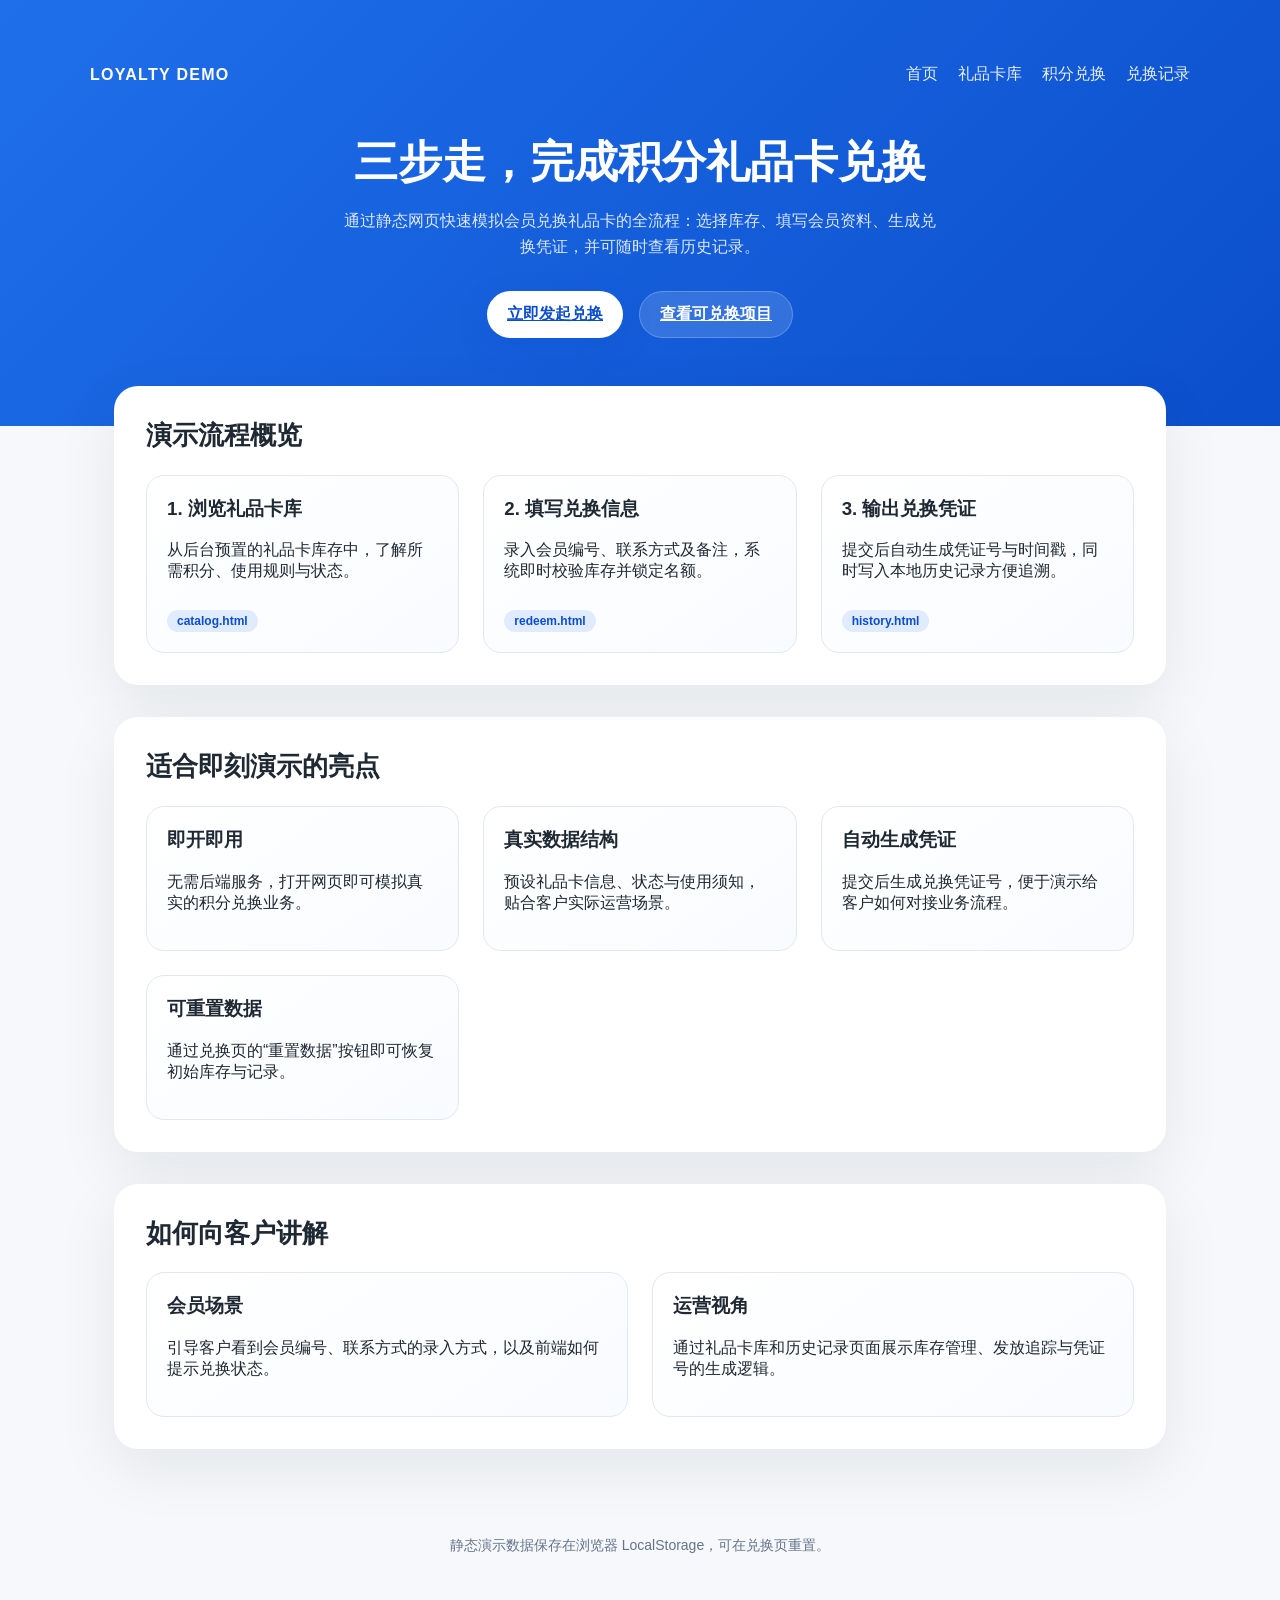
==== index.html @ a34ef39c "Build multi-page gift card redemption demo" ====
<!DOCTYPE html>
<html lang="zh-CN">
  <head>
    <meta charset="UTF-8" />
    <meta name="viewport" content="width=device-width, initial-scale=1.0" />
    <title>积分商城礼品卡兑换演示</title>
    <link rel="stylesheet" href="assets/css/styles.css" />
  </head>
  <body>
    <header>
      <nav>
        <div class="brand">LOYALTY DEMO</div>
        <ul>
          <li><a href="index.html">首页</a></li>
          <li><a href="catalog.html">礼品卡库</a></li>
          <li><a href="redeem.html">积分兑换</a></li>
          <li><a href="history.html">兑换记录</a></li>
        </ul>
      </nav>
      <div class="hero">
        <h1>三步走，完成积分礼品卡兑换</h1>
        <p>
          通过静态网页快速模拟会员兑换礼品卡的全流程：选择库存、填写会员资料、生成兑换凭证，并可随时查看历史记录。
        </p>
        <div class="cta">
          <a class="btn btn-primary" href="redeem.html">立即发起兑换</a>
          <a class="btn btn-secondary" href="catalog.html">查看可兑换项目</a>
        </div>
      </div>
    </header>
    <main>
      <section class="section">
        <h2>演示流程概览</h2>
        <div class="grid three">
          <div class="card">
            <h3>1. 浏览礼品卡库</h3>
            <p>从后台预置的礼品卡库存中，了解所需积分、使用规则与状态。</p>
            <span class="badge">catalog.html</span>
          </div>
          <div class="card">
            <h3>2. 填写兑换信息</h3>
            <p>录入会员编号、联系方式及备注，系统即时校验库存并锁定名额。</p>
            <span class="badge">redeem.html</span>
          </div>
          <div class="card">
            <h3>3. 输出兑换凭证</h3>
            <p>提交后自动生成凭证号与时间戳，同时写入本地历史记录方便追溯。</p>
            <span class="badge">history.html</span>
          </div>
        </div>
      </section>
      <section class="section">
        <h2>适合即刻演示的亮点</h2>
        <div class="grid two">
          <div class="card">
            <h3>即开即用</h3>
            <p>无需后端服务，打开网页即可模拟真实的积分兑换业务。</p>
          </div>
          <div class="card">
            <h3>真实数据结构</h3>
            <p>预设礼品卡信息、状态与使用须知，贴合客户实际运营场景。</p>
          </div>
          <div class="card">
            <h3>自动生成凭证</h3>
            <p>提交后生成兑换凭证号，便于演示给客户如何对接业务流程。</p>
          </div>
          <div class="card">
            <h3>可重置数据</h3>
            <p>通过兑换页的“重置数据”按钮即可恢复初始库存与记录。</p>
          </div>
        </div>
      </section>
      <section class="section">
        <h2>如何向客户讲解</h2>
        <div class="grid two">
          <div class="card">
            <h3>会员场景</h3>
            <p>
              引导客户看到会员编号、联系方式的录入方式，以及前端如何提示兑换状态。
            </p>
          </div>
          <div class="card">
            <h3>运营视角</h3>
            <p>
              通过礼品卡库和历史记录页面展示库存管理、发放追踪与凭证号的生成逻辑。
            </p>
          </div>
        </div>
      </section>
      <div class="footer">静态演示数据保存在浏览器 LocalStorage，可在兑换页重置。</div>
    </main>
  </body>
</html>
---- assets/css/styles.css ----
:root {
  color-scheme: light;
  --bg: #f6f8fb;
  --surface: #ffffff;
  --primary: #1f6feb;
  --primary-dark: #0b4ecb;
  --accent: #ffc107;
  --text: #1f2933;
  --muted: #64748b;
  --border: #e2e8f0;
  --success: #22c55e;
  --danger: #ef4444;
}

* {
  box-sizing: border-box;
}

body {
  margin: 0;
  font-family: "Segoe UI", "PingFang SC", "Microsoft YaHei", sans-serif;
  background: var(--bg);
  color: var(--text);
}

a {
  color: inherit;
}

header {
  background: linear-gradient(135deg, var(--primary), var(--primary-dark));
  color: #fff;
  padding: 64px 24px;
}

nav {
  display: flex;
  justify-content: space-between;
  align-items: center;
  max-width: 1100px;
  margin: 0 auto 32px;
}

nav .brand {
  font-weight: 700;
  letter-spacing: 0.08em;
}

nav ul {
  list-style: none;
  display: flex;
  gap: 20px;
  padding: 0;
  margin: 0;
}

nav a {
  text-decoration: none;
  font-weight: 500;
  opacity: 0.9;
}

nav a:hover,
nav a:focus {
  opacity: 1;
}

.hero {
  max-width: 960px;
  margin: 0 auto;
  text-align: center;
  padding: 16px 0 24px;
}

.hero h1 {
  margin: 0;
  font-size: clamp(28px, 5vw, 44px);
}

.hero p {
  margin: 16px auto 0;
  max-width: 600px;
  line-height: 1.6;
  color: rgba(255, 255, 255, 0.85);
}

.hero .cta {
  margin-top: 32px;
  display: flex;
  justify-content: center;
  gap: 16px;
  flex-wrap: wrap;
}

.btn {
  display: inline-flex;
  align-items: center;
  justify-content: center;
  padding: 12px 20px;
  border-radius: 999px;
  font-weight: 600;
  border: none;
  cursor: pointer;
  transition: transform 0.2s ease, box-shadow 0.2s ease;
}

.btn-primary {
  background: #fff;
  color: var(--primary-dark);
  box-shadow: 0 10px 30px rgba(15, 76, 203, 0.22);
}

.btn-primary:hover {
  transform: translateY(-2px);
  box-shadow: 0 12px 36px rgba(15, 76, 203, 0.28);
}

.btn-secondary {
  background: rgba(255, 255, 255, 0.14);
  border: 1px solid rgba(255, 255, 255, 0.22);
  color: #fff;
}

main {
  max-width: 1100px;
  margin: -40px auto 80px;
  padding: 0 24px;
}

.section {
  background: var(--surface);
  border-radius: 24px;
  padding: 32px;
  margin-bottom: 32px;
  box-shadow: 0 20px 60px rgba(15, 23, 42, 0.08);
}

.section h2 {
  margin-top: 0;
  font-size: 26px;
}

.grid {
  display: grid;
  gap: 24px;
}

.grid.two {
  grid-template-columns: repeat(auto-fit, minmax(240px, 1fr));
}

.grid.three {
  grid-template-columns: repeat(auto-fit, minmax(220px, 1fr));
}

.card {
  padding: 20px;
  border: 1px solid var(--border);
  border-radius: 18px;
  background: linear-gradient(145deg, #fff, #f8fbff);
}

.card h3 {
  margin-top: 0;
}

.badge {
  display: inline-flex;
  align-items: center;
  padding: 4px 10px;
  border-radius: 999px;
  font-size: 12px;
  font-weight: 600;
  background: rgba(31, 111, 235, 0.12);
  color: var(--primary-dark);
  margin-top: 12px;
}

form {
  display: grid;
  gap: 20px;
}

label {
  font-weight: 600;
  display: block;
  margin-bottom: 8px;
}

input,
select,
textarea {
  width: 100%;
  padding: 12px;
  border-radius: 12px;
  border: 1px solid var(--border);
  background: #fff;
  font-size: 16px;
}

textarea {
  resize: vertical;
  min-height: 90px;
}

.alert {
  padding: 14px 16px;
  border-radius: 12px;
  font-weight: 500;
}

.alert-success {
  background: rgba(34, 197, 94, 0.16);
  color: var(--success);
}

.alert-error {
  background: rgba(239, 68, 68, 0.16);
  color: var(--danger);
}

table {
  width: 100%;
  border-collapse: collapse;
}

thead {
  background: #f1f5f9;
}

td,
th {
  padding: 14px 16px;
  border-bottom: 1px solid var(--border);
  text-align: left;
}

.empty-state {
  text-align: center;
  padding: 40px 20px;
  color: var(--muted);
}

.summary {
  display: grid;
  gap: 12px;
  padding: 20px;
  border-radius: 16px;
  background: rgba(31, 111, 235, 0.08);
}

.summary strong {
  font-size: 24px;
}

.footer {
  text-align: center;
  color: var(--muted);
  font-size: 14px;
  margin-top: 64px;
  padding: 24px;
}

@media (max-width: 720px) {
  nav {
    flex-direction: column;
    gap: 16px;
  }

  nav ul {
    flex-wrap: wrap;
    justify-content: center;
  }

  main {
    margin-top: -28px;
  }
}
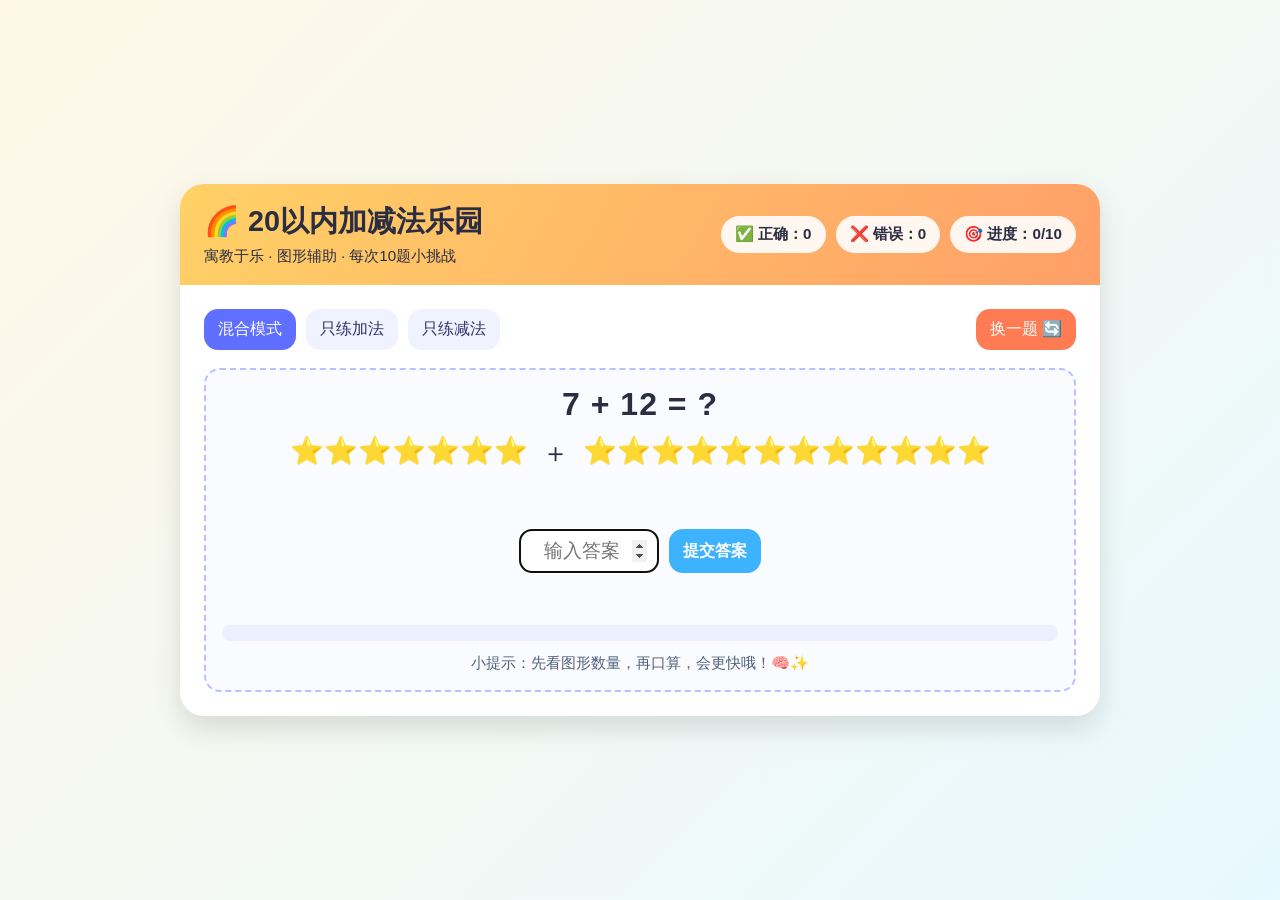
==== commit fdff3692: "feat: add playful kids arithmetic practice webpage" ====
--- a/index.html
+++ b/index.html
@@ -1,93 +1,389 @@
-<!DOCTYPE html>
+<!doctype html>
 <html lang="zh-CN">
-  <head>
-    <meta charset="UTF-8" />
-    <meta name="viewport" content="width=device-width, initial-scale=1.0" />
-    <title>积分商城礼品卡兑换演示</title>
-    <link rel="stylesheet" href="assets/css/styles.css" />
-  </head>
-  <body>
-    <header>
-      <nav>
-        <div class="brand">LOYALTY DEMO</div>
-        <ul>
-          <li><a href="index.html">首页</a></li>
-          <li><a href="catalog.html">礼品卡库</a></li>
-          <li><a href="redeem.html">积分兑换</a></li>
-          <li><a href="history.html">兑换记录</a></li>
-        </ul>
-      </nav>
-      <div class="hero">
-        <h1>三步走，完成积分礼品卡兑换</h1>
-        <p>
-          通过静态网页快速模拟会员兑换礼品卡的全流程：选择库存、填写会员资料、生成兑换凭证，并可随时查看历史记录。
-        </p>
-        <div class="cta">
-          <a class="btn btn-primary" href="redeem.html">立即发起兑换</a>
-          <a class="btn btn-secondary" href="catalog.html">查看可兑换项目</a>
-        </div>
+<head>
+  <meta charset="UTF-8" />
+  <meta name="viewport" content="width=device-width, initial-scale=1.0" />
+  <title>20以内加减法乐园</title>
+  <style>
+    :root {
+      --bg1: #fff8e7;
+      --bg2: #e8f9ff;
+      --card: #ffffff;
+      --primary: #ff7b54;
+      --secondary: #5f6fff;
+      --ok: #2bb673;
+      --bad: #ff4d6d;
+      --text: #2b2d42;
+      --shadow: 0 12px 28px rgba(0, 0, 0, 0.12);
+    }
+
+    * { box-sizing: border-box; }
+
+    body {
+      margin: 0;
+      font-family: "Comic Sans MS", "PingFang SC", "Microsoft Yahei", sans-serif;
+      color: var(--text);
+      min-height: 100vh;
+      background: linear-gradient(135deg, var(--bg1), var(--bg2));
+      display: grid;
+      place-items: center;
+      padding: 18px;
+    }
+
+    .app {
+      width: min(920px, 100%);
+      background: var(--card);
+      border-radius: 24px;
+      box-shadow: var(--shadow);
+      overflow: hidden;
+    }
+
+    .header {
+      background: linear-gradient(120deg, #ffd166, #ff9f68);
+      padding: 18px 24px;
+      display: flex;
+      justify-content: space-between;
+      align-items: center;
+      gap: 12px;
+      flex-wrap: wrap;
+    }
+
+    .title { margin: 0; font-size: clamp(1.2rem, 2.5vw, 1.8rem); }
+    .subtitle { margin: 4px 0 0; font-size: 0.95rem; }
+
+    .stats {
+      display: flex;
+      gap: 10px;
+      flex-wrap: wrap;
+      font-weight: bold;
+    }
+
+    .pill {
+      background: rgba(255, 255, 255, 0.9);
+      border-radius: 999px;
+      padding: 8px 14px;
+      font-size: 0.95rem;
+    }
+
+    .content {
+      padding: 24px;
+      display: grid;
+      gap: 18px;
+    }
+
+    .controls {
+      display: flex;
+      gap: 10px;
+      flex-wrap: wrap;
+      align-items: center;
+    }
+
+    button {
+      border: none;
+      border-radius: 14px;
+      padding: 10px 14px;
+      font-size: 1rem;
+      cursor: pointer;
+      transition: transform 0.15s ease, filter 0.2s ease;
+    }
+
+    button:hover { transform: translateY(-2px); filter: brightness(1.03); }
+
+    .mode {
+      background: #f1f2ff;
+      color: #31336b;
+    }
+
+    .mode.active {
+      background: var(--secondary);
+      color: white;
+    }
+
+    .new-q {
+      background: var(--primary);
+      color: white;
+      margin-left: auto;
+    }
+
+    .panel {
+      display: grid;
+      gap: 12px;
+      background: #f9fbff;
+      border: 2px dashed #b8c0ff;
+      border-radius: 16px;
+      padding: 16px;
+    }
+
+    .question {
+      font-size: clamp(1.4rem, 3.5vw, 2rem);
+      font-weight: bold;
+      text-align: center;
+      letter-spacing: 1px;
+    }
+
+    .visual {
+      min-height: 82px;
+      display: flex;
+      flex-wrap: wrap;
+      justify-content: center;
+      gap: 6px;
+      font-size: 1.7rem;
+    }
+
+    .answer-row {
+      display: flex;
+      justify-content: center;
+      gap: 10px;
+      flex-wrap: wrap;
+    }
+
+    input[type="number"] {
+      width: 140px;
+      font-size: 1.2rem;
+      border: 2px solid #d4d8f5;
+      border-radius: 12px;
+      padding: 9px 10px;
+      text-align: center;
+    }
+
+    .submit {
+      background: #3db2ff;
+      color: white;
+      font-weight: bold;
+    }
+
+    .msg {
+      text-align: center;
+      min-height: 28px;
+      font-weight: bold;
+      font-size: 1.06rem;
+    }
+
+    .msg.good { color: var(--ok); }
+    .msg.bad { color: var(--bad); }
+
+    .progress-wrap {
+      height: 16px;
+      background: #edf1ff;
+      border-radius: 999px;
+      overflow: hidden;
+    }
+
+    .progress {
+      height: 100%;
+      width: 0%;
+      background: linear-gradient(90deg, #2ec4b6, #90be6d);
+      transition: width 0.3s ease;
+    }
+
+    .tips {
+      margin: 0;
+      font-size: 0.95rem;
+      color: #52627a;
+      text-align: center;
+    }
+
+    .burst {
+      animation: burst 0.7s ease;
+    }
+
+    @keyframes burst {
+      0% { transform: scale(1); }
+      30% { transform: scale(1.08); }
+      100% { transform: scale(1); }
+    }
+  </style>
+</head>
+<body>
+  <main class="app" id="app">
+    <header class="header">
+      <div>
+        <h1 class="title">🌈 20以内加减法乐园</h1>
+        <p class="subtitle">寓教于乐 · 图形辅助 · 每次10题小挑战</p>
+      </div>
+      <div class="stats">
+        <span class="pill">✅ 正确：<b id="correctCount">0</b></span>
+        <span class="pill">❌ 错误：<b id="wrongCount">0</b></span>
+        <span class="pill">🎯 进度：<b id="progressText">0/10</b></span>
       </div>
     </header>
-    <main>
-      <section class="section">
-        <h2>演示流程概览</h2>
-        <div class="grid three">
-          <div class="card">
-            <h3>1. 浏览礼品卡库</h3>
-            <p>从后台预置的礼品卡库存中，了解所需积分、使用规则与状态。</p>
-            <span class="badge">catalog.html</span>
-          </div>
-          <div class="card">
-            <h3>2. 填写兑换信息</h3>
-            <p>录入会员编号、联系方式及备注，系统即时校验库存并锁定名额。</p>
-            <span class="badge">redeem.html</span>
-          </div>
-          <div class="card">
-            <h3>3. 输出兑换凭证</h3>
-            <p>提交后自动生成凭证号与时间戳，同时写入本地历史记录方便追溯。</p>
-            <span class="badge">history.html</span>
-          </div>
+
+    <section class="content">
+      <div class="controls">
+        <button class="mode active" data-mode="mix">混合模式</button>
+        <button class="mode" data-mode="add">只练加法</button>
+        <button class="mode" data-mode="sub">只练减法</button>
+        <button class="new-q" id="newQuestionBtn">换一题 🔄</button>
+      </div>
+
+      <div class="panel">
+        <div class="question" id="questionText">准备开始！</div>
+        <div class="visual" id="visualArea" aria-live="polite"></div>
+
+        <div class="answer-row">
+          <input id="answerInput" type="number" min="0" max="20" placeholder="输入答案" />
+          <button class="submit" id="submitBtn">提交答案</button>
         </div>
-      </section>
-      <section class="section">
-        <h2>适合即刻演示的亮点</h2>
-        <div class="grid two">
-          <div class="card">
-            <h3>即开即用</h3>
-            <p>无需后端服务，打开网页即可模拟真实的积分兑换业务。</p>
-          </div>
-          <div class="card">
-            <h3>真实数据结构</h3>
-            <p>预设礼品卡信息、状态与使用须知，贴合客户实际运营场景。</p>
-          </div>
-          <div class="card">
-            <h3>自动生成凭证</h3>
-            <p>提交后生成兑换凭证号，便于演示给客户如何对接业务流程。</p>
-          </div>
-          <div class="card">
-            <h3>可重置数据</h3>
-            <p>通过兑换页的“重置数据”按钮即可恢复初始库存与记录。</p>
-          </div>
-        </div>
-      </section>
-      <section class="section">
-        <h2>如何向客户讲解</h2>
-        <div class="grid two">
-          <div class="card">
-            <h3>会员场景</h3>
-            <p>
-              引导客户看到会员编号、联系方式的录入方式，以及前端如何提示兑换状态。
-            </p>
-          </div>
-          <div class="card">
-            <h3>运营视角</h3>
-            <p>
-              通过礼品卡库和历史记录页面展示库存管理、发放追踪与凭证号的生成逻辑。
-            </p>
-          </div>
-        </div>
-      </section>
-      <div class="footer">静态演示数据保存在浏览器 LocalStorage，可在兑换页重置。</div>
-    </main>
-  </body>
+
+        <div class="msg" id="message"></div>
+        <div class="progress-wrap"><div class="progress" id="progressBar"></div></div>
+        <p class="tips">小提示：先看图形数量，再口算，会更快哦！🧠✨</p>
+      </div>
+    </section>
+  </main>
+
+  <script>
+    const totalQuestions = 10;
+    const state = {
+      mode: 'mix',
+      current: null,
+      correct: 0,
+      wrong: 0,
+      done: 0
+    };
+
+    const emojis = ['🍎', '⭐', '🧸', '🚗', '🍇', '🐣'];
+
+    const refs = {
+      modeBtns: document.querySelectorAll('.mode'),
+      questionText: document.getElementById('questionText'),
+      visualArea: document.getElementById('visualArea'),
+      answerInput: document.getElementById('answerInput'),
+      submitBtn: document.getElementById('submitBtn'),
+      newQuestionBtn: document.getElementById('newQuestionBtn'),
+      message: document.getElementById('message'),
+      correctCount: document.getElementById('correctCount'),
+      wrongCount: document.getElementById('wrongCount'),
+      progressText: document.getElementById('progressText'),
+      progressBar: document.getElementById('progressBar'),
+      app: document.getElementById('app')
+    };
+
+    function rand(min, max) {
+      return Math.floor(Math.random() * (max - min + 1)) + min;
+    }
+
+    function randomEmoji() {
+      return emojis[rand(0, emojis.length - 1)];
+    }
+
+    function createQuestion() {
+      let op = state.mode;
+      if (op === 'mix') op = Math.random() > 0.5 ? 'add' : 'sub';
+
+      let a = rand(0, 20);
+      let b = rand(0, 20);
+
+      if (op === 'add') {
+        while (a + b > 20) {
+          a = rand(0, 20);
+          b = rand(0, 20);
+        }
+      } else {
+        if (a < b) [a, b] = [b, a];
+      }
+
+      const symbol = op === 'add' ? '+' : '-';
+      const answer = op === 'add' ? a + b : a - b;
+
+      state.current = { a, b, symbol, answer, emoji: randomEmoji() };
+      renderQuestion();
+    }
+
+    function renderQuestion() {
+      const { a, b, symbol, emoji } = state.current;
+      refs.questionText.textContent = `${a} ${symbol} ${b} = ?`;
+
+      if (symbol === '+') {
+        refs.visualArea.innerHTML = `${emoji}`.repeat(a) + ' <span style="padding:0 8px">＋</span> ' + `${emoji}`.repeat(b);
+      } else {
+        const kept = a - b;
+        refs.visualArea.innerHTML = `${emoji}`.repeat(a) + ` <span style="font-size:1rem; color:#7a7f95; width:100%; text-align:center;">拿走 ${b} 个，还剩 ${kept} 个</span>`;
+      }
+
+      refs.answerInput.value = '';
+      refs.answerInput.focus();
+      clearMessage();
+    }
+
+    function clearMessage() {
+      refs.message.textContent = '';
+      refs.message.className = 'msg';
+    }
+
+    function updateStats() {
+      refs.correctCount.textContent = state.correct;
+      refs.wrongCount.textContent = state.wrong;
+      refs.progressText.textContent = `${state.done}/${totalQuestions}`;
+      refs.progressBar.style.width = `${(state.done / totalQuestions) * 100}%`;
+    }
+
+    function setMessage(text, ok) {
+      refs.message.textContent = text;
+      refs.message.className = ok ? 'msg good' : 'msg bad';
+      if (ok) {
+        refs.app.classList.remove('burst');
+        void refs.app.offsetWidth;
+        refs.app.classList.add('burst');
+      }
+    }
+
+    function submitAnswer() {
+      if (!state.current || state.done >= totalQuestions) return;
+      const value = Number(refs.answerInput.value);
+      if (Number.isNaN(value)) {
+        setMessage('先输入一个数字哦～', false);
+        return;
+      }
+
+      if (value === state.current.answer) {
+        state.correct += 1;
+        state.done += 1;
+        setMessage('太棒啦！答对了 🎉', true);
+      } else {
+        state.wrong += 1;
+        state.done += 1;
+        setMessage(`再努力一下，正确答案是 ${state.current.answer} 💡`, false);
+      }
+
+      updateStats();
+
+      if (state.done >= totalQuestions) {
+        refs.questionText.textContent = '闯关完成！';
+        refs.visualArea.textContent = `你一共答对 ${state.correct} 题，继续加油！`;
+        return;
+      }
+
+      setTimeout(createQuestion, 900);
+    }
+
+    function resetSession() {
+      state.correct = 0;
+      state.wrong = 0;
+      state.done = 0;
+      updateStats();
+      createQuestion();
+    }
+
+    refs.modeBtns.forEach(btn => {
+      btn.addEventListener('click', () => {
+        refs.modeBtns.forEach(b => b.classList.remove('active'));
+        btn.classList.add('active');
+        state.mode = btn.dataset.mode;
+        resetSession();
+      });
+    });
+
+    refs.submitBtn.addEventListener('click', submitAnswer);
+    refs.answerInput.addEventListener('keydown', (e) => {
+      if (e.key === 'Enter') submitAnswer();
+    });
+
+    refs.newQuestionBtn.addEventListener('click', () => {
+      if (state.done < totalQuestions) createQuestion();
+    });
+
+    resetSession();
+  </script>
+</body>
 </html>
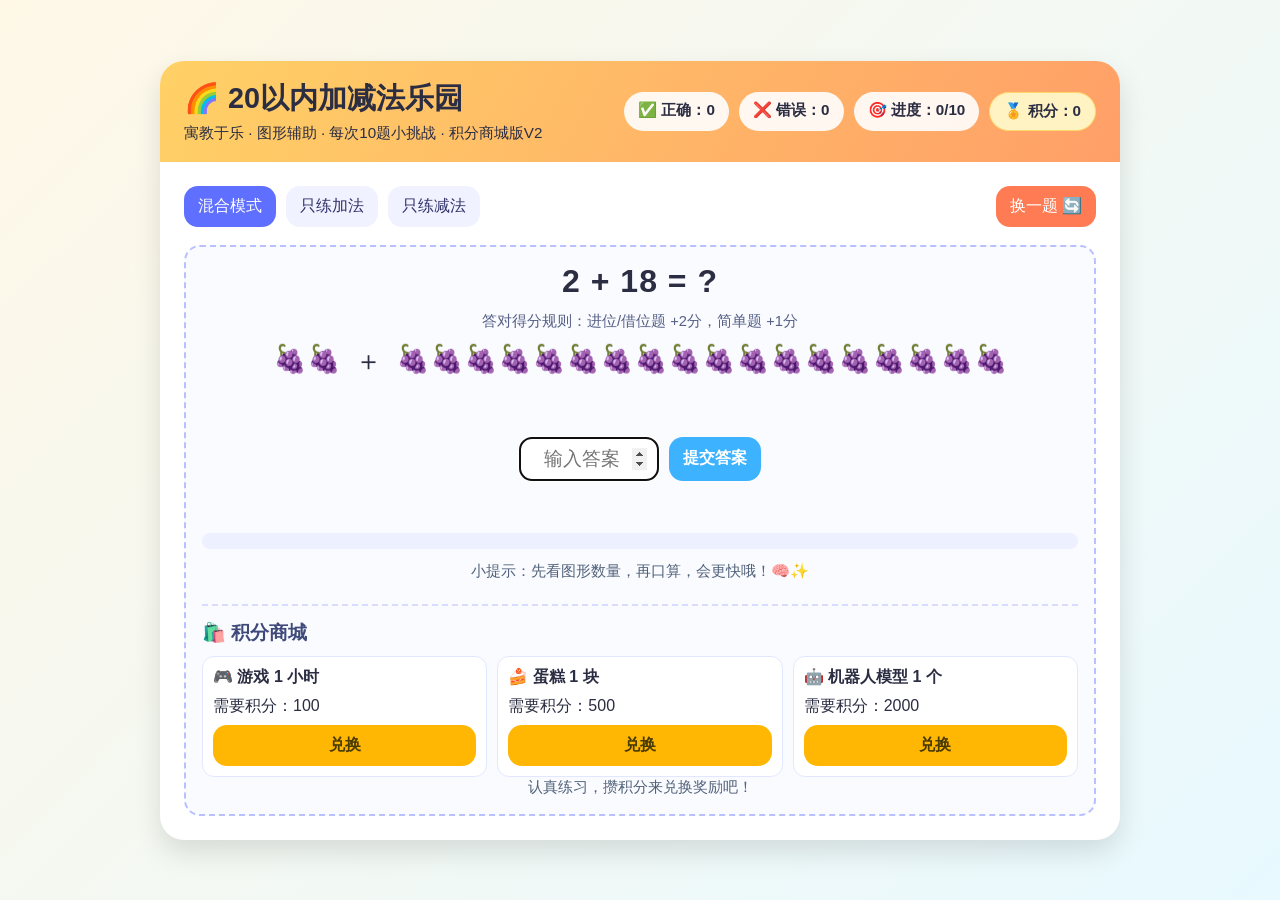
==== commit f51f8b70: "chore: re-submit points-shop branch with v2 marker" ====
--- a/index.html
+++ b/index.html
@@ -14,6 +14,7 @@
       --ok: #2bb673;
       --bad: #ff4d6d;
       --text: #2b2d42;
+      --gold: #ffb703;
       --shadow: 0 12px 28px rgba(0, 0, 0, 0.12);
     }
 
@@ -31,7 +32,7 @@
     }
 
     .app {
-      width: min(920px, 100%);
+      width: min(960px, 100%);
       background: var(--card);
       border-radius: 24px;
       box-shadow: var(--shadow);
@@ -65,6 +66,11 @@
       font-size: 0.95rem;
     }
 
+    .pill.points {
+      background: #fff3c4;
+      border: 1px solid #ffd86b;
+    }
+
     .content {
       padding: 24px;
       display: grid;
@@ -121,6 +127,12 @@
       letter-spacing: 1px;
     }
 
+    .rule-tip {
+      text-align: center;
+      color: #565f86;
+      font-size: 0.92rem;
+    }
+
     .visual {
       min-height: 82px;
       display: flex;
@@ -176,6 +188,39 @@
       transition: width 0.3s ease;
     }
 
+    .shop {
+      margin-top: 10px;
+      border-top: 2px dashed #d8ddff;
+      padding-top: 14px;
+    }
+
+    .shop h2 {
+      margin: 0 0 10px;
+      font-size: 1.2rem;
+      color: #3f4a7a;
+    }
+
+    .shop-list {
+      display: grid;
+      grid-template-columns: repeat(auto-fit, minmax(220px, 1fr));
+      gap: 10px;
+    }
+
+    .item {
+      background: #fff;
+      border: 1px solid #e2e7ff;
+      border-radius: 12px;
+      padding: 10px;
+      display: grid;
+      gap: 8px;
+    }
+
+    .redeem {
+      background: var(--gold);
+      color: #4a3b00;
+      font-weight: bold;
+    }
+
     .tips {
       margin: 0;
       font-size: 0.95rem;
@@ -183,9 +228,7 @@
       text-align: center;
     }
 
-    .burst {
-      animation: burst 0.7s ease;
-    }
+    .burst { animation: burst 0.7s ease; }
 
     @keyframes burst {
       0% { transform: scale(1); }
@@ -199,12 +242,13 @@
     <header class="header">
       <div>
         <h1 class="title">🌈 20以内加减法乐园</h1>
-        <p class="subtitle">寓教于乐 · 图形辅助 · 每次10题小挑战</p>
+        <p class="subtitle">寓教于乐 · 图形辅助 · 每次10题小挑战 · 积分商城版V2</p>
       </div>
       <div class="stats">
         <span class="pill">✅ 正确：<b id="correctCount">0</b></span>
         <span class="pill">❌ 错误：<b id="wrongCount">0</b></span>
         <span class="pill">🎯 进度：<b id="progressText">0/10</b></span>
+        <span class="pill points">🏅 积分：<b id="pointsCount">0</b></span>
       </div>
     </header>
 
@@ -218,6 +262,7 @@
 
       <div class="panel">
         <div class="question" id="questionText">准备开始！</div>
+        <div class="rule-tip">答对得分规则：进位/借位题 +2分，简单题 +1分</div>
         <div class="visual" id="visualArea" aria-live="polite"></div>
 
         <div class="answer-row">
@@ -228,18 +273,43 @@
         <div class="msg" id="message"></div>
         <div class="progress-wrap"><div class="progress" id="progressBar"></div></div>
         <p class="tips">小提示：先看图形数量，再口算，会更快哦！🧠✨</p>
+
+        <section class="shop" aria-label="积分商城">
+          <h2>🛍️ 积分商城</h2>
+          <div class="shop-list">
+            <article class="item">
+              <strong>🎮 游戏 1 小时</strong>
+              <span>需要积分：100</span>
+              <button class="redeem" data-cost="100" data-name="游戏一小时">兑换</button>
+            </article>
+            <article class="item">
+              <strong>🍰 蛋糕 1 块</strong>
+              <span>需要积分：500</span>
+              <button class="redeem" data-cost="500" data-name="蛋糕一块">兑换</button>
+            </article>
+            <article class="item">
+              <strong>🤖 机器人模型 1 个</strong>
+              <span>需要积分：2000</span>
+              <button class="redeem" data-cost="2000" data-name="机器人的模型">兑换</button>
+            </article>
+          </div>
+          <p class="tips" id="shopMessage">认真练习，攒积分来兑换奖励吧！</p>
+        </section>
       </div>
     </section>
   </main>
 
   <script>
     const totalQuestions = 10;
+    const storageKey = 'kids_math_points';
+
     const state = {
       mode: 'mix',
       current: null,
       correct: 0,
       wrong: 0,
-      done: 0
+      done: 0,
+      points: 0
     };
 
     const emojis = ['🍎', '⭐', '🧸', '🚗', '🍇', '🐣'];
@@ -252,10 +322,13 @@
       submitBtn: document.getElementById('submitBtn'),
       newQuestionBtn: document.getElementById('newQuestionBtn'),
       message: document.getElementById('message'),
+      shopMessage: document.getElementById('shopMessage'),
       correctCount: document.getElementById('correctCount'),
       wrongCount: document.getElementById('wrongCount'),
       progressText: document.getElementById('progressText'),
+      pointsCount: document.getElementById('pointsCount'),
       progressBar: document.getElementById('progressBar'),
+      redeemBtns: document.querySelectorAll('.redeem'),
       app: document.getElementById('app')
     };
 
@@ -265,6 +338,22 @@
 
     function randomEmoji() {
       return emojis[rand(0, emojis.length - 1)];
+    }
+
+    function loadPoints() {
+      const saved = Number(localStorage.getItem(storageKey));
+      state.points = Number.isFinite(saved) && saved >= 0 ? saved : 0;
+    }
+
+    function savePoints() {
+      localStorage.setItem(storageKey, String(state.points));
+    }
+
+    function getQuestionScore(q) {
+      if (q.symbol === '+') {
+        return (q.a % 10) + (q.b % 10) >= 10 ? 2 : 1;
+      }
+      return (q.a % 10) < (q.b % 10) ? 2 : 1;
     }
 
     function createQuestion() {
@@ -279,8 +368,8 @@
           a = rand(0, 20);
           b = rand(0, 20);
         }
-      } else {
-        if (a < b) [a, b] = [b, a];
+      } else if (a < b) {
+        [a, b] = [b, a];
       }
 
       const symbol = op === 'add' ? '+' : '-';
@@ -315,6 +404,7 @@
       refs.correctCount.textContent = state.correct;
       refs.wrongCount.textContent = state.wrong;
       refs.progressText.textContent = `${state.done}/${totalQuestions}`;
+      refs.pointsCount.textContent = state.points;
       refs.progressBar.style.width = `${(state.done / totalQuestions) * 100}%`;
     }
 
@@ -337,9 +427,12 @@
       }
 
       if (value === state.current.answer) {
+        const score = getQuestionScore(state.current);
         state.correct += 1;
         state.done += 1;
-        setMessage('太棒啦！答对了 🎉', true);
+        state.points += score;
+        savePoints();
+        setMessage(`太棒啦！答对了 🎉 +${score} 积分`, true);
       } else {
         state.wrong += 1;
         state.done += 1;
@@ -350,11 +443,23 @@
 
       if (state.done >= totalQuestions) {
         refs.questionText.textContent = '闯关完成！';
-        refs.visualArea.textContent = `你一共答对 ${state.correct} 题，继续加油！`;
+        refs.visualArea.textContent = `你一共答对 ${state.correct} 题，目前总积分 ${state.points}。`;
         return;
       }
 
       setTimeout(createQuestion, 900);
+    }
+
+    function redeemReward(cost, name) {
+      if (state.points < cost) {
+        refs.shopMessage.textContent = `积分不够哦，兑换${name}需要 ${cost} 分，当前 ${state.points} 分。`;
+        return;
+      }
+
+      state.points -= cost;
+      savePoints();
+      updateStats();
+      refs.shopMessage.textContent = `兑换成功：${name} 🎁 已扣除 ${cost} 积分！`;
     }
 
     function resetSession() {
@@ -374,6 +479,14 @@
       });
     });
 
+    refs.redeemBtns.forEach(btn => {
+      btn.addEventListener('click', () => {
+        const cost = Number(btn.dataset.cost);
+        const name = btn.dataset.name;
+        redeemReward(cost, name);
+      });
+    });
+
     refs.submitBtn.addEventListener('click', submitAnswer);
     refs.answerInput.addEventListener('keydown', (e) => {
       if (e.key === 'Enter') submitAnswer();
@@ -383,7 +496,9 @@
       if (state.done < totalQuestions) createQuestion();
     });
 
-    resetSession();
+    loadPoints();
+    updateStats();
+    createQuestion();
   </script>
 </body>
 </html>
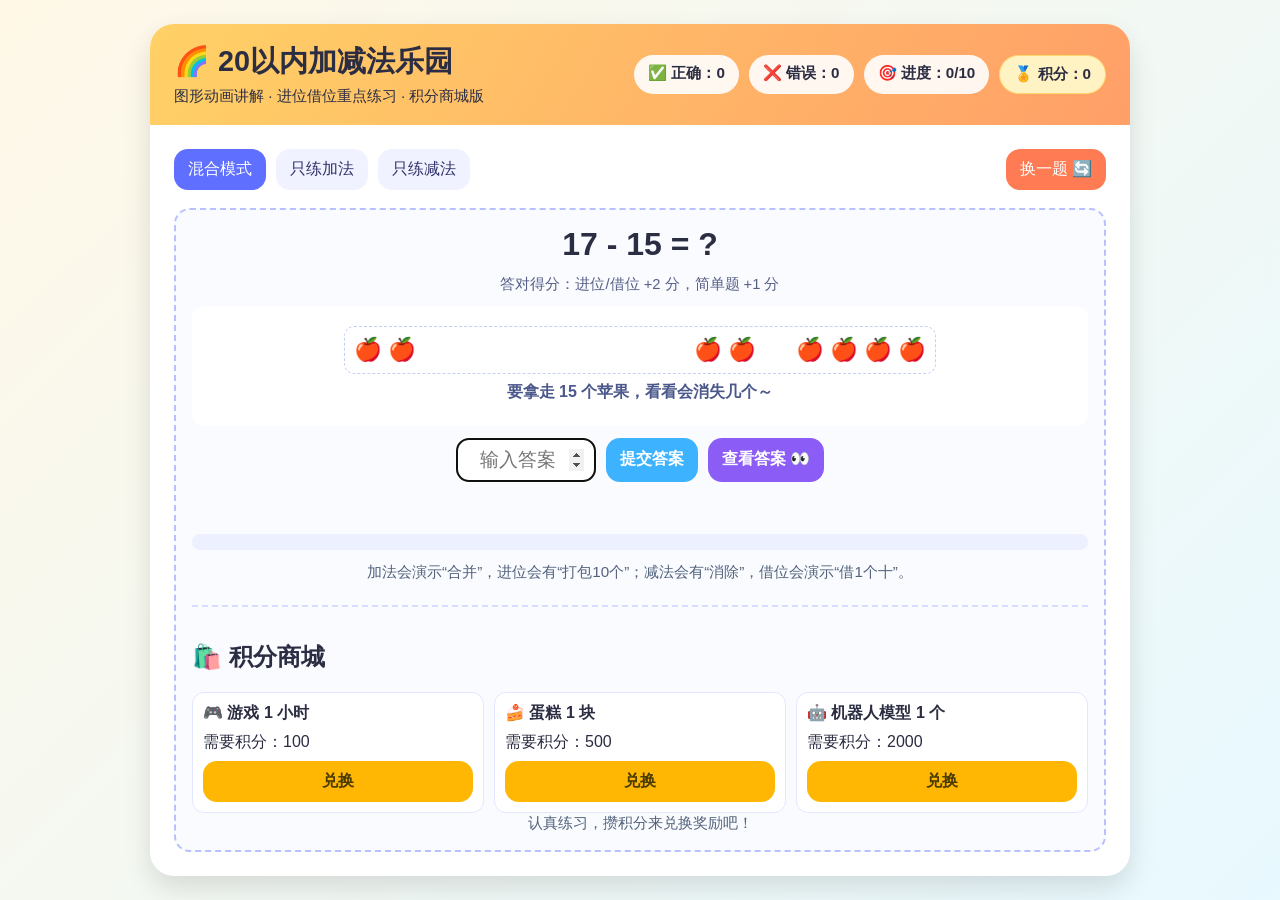
==== commit 66239b91: "feat: add animated carry/borrow visuals and answer reveal button" ====
--- a/index.html
+++ b/index.html
@@ -32,7 +32,7 @@
     }
 
     .app {
-      width: min(960px, 100%);
+      width: min(980px, 100%);
       background: var(--card);
       border-radius: 24px;
       box-shadow: var(--shadow);
@@ -52,37 +52,12 @@
     .title { margin: 0; font-size: clamp(1.2rem, 2.5vw, 1.8rem); }
     .subtitle { margin: 4px 0 0; font-size: 0.95rem; }
 
-    .stats {
-      display: flex;
-      gap: 10px;
-      flex-wrap: wrap;
-      font-weight: bold;
-    }
-
-    .pill {
-      background: rgba(255, 255, 255, 0.9);
-      border-radius: 999px;
-      padding: 8px 14px;
-      font-size: 0.95rem;
-    }
-
-    .pill.points {
-      background: #fff3c4;
-      border: 1px solid #ffd86b;
-    }
-
-    .content {
-      padding: 24px;
-      display: grid;
-      gap: 18px;
-    }
-
-    .controls {
-      display: flex;
-      gap: 10px;
-      flex-wrap: wrap;
-      align-items: center;
-    }
+    .stats { display: flex; gap: 10px; flex-wrap: wrap; font-weight: bold; }
+    .pill { background: rgba(255,255,255,.9); border-radius: 999px; padding: 8px 14px; font-size: .95rem; }
+    .pill.points { background: #fff3c4; border: 1px solid #ffd86b; }
+
+    .content { padding: 24px; display: grid; gap: 18px; }
+    .controls { display: flex; gap: 10px; flex-wrap: wrap; align-items: center; }
 
     button {
       border: none;
@@ -90,26 +65,13 @@
       padding: 10px 14px;
       font-size: 1rem;
       cursor: pointer;
-      transition: transform 0.15s ease, filter 0.2s ease;
+      transition: transform .15s ease, filter .2s ease;
     }
 
     button:hover { transform: translateY(-2px); filter: brightness(1.03); }
-
-    .mode {
-      background: #f1f2ff;
-      color: #31336b;
-    }
-
-    .mode.active {
-      background: var(--secondary);
-      color: white;
-    }
-
-    .new-q {
-      background: var(--primary);
-      color: white;
-      margin-left: auto;
-    }
+    .mode { background: #f1f2ff; color: #31336b; }
+    .mode.active { background: var(--secondary); color: white; }
+    .new-q { background: var(--primary); color: white; margin-left: auto; }
 
     .panel {
       display: grid;
@@ -120,35 +82,87 @@
       padding: 16px;
     }
 
-    .question {
-      font-size: clamp(1.4rem, 3.5vw, 2rem);
-      font-weight: bold;
-      text-align: center;
-      letter-spacing: 1px;
-    }
-
-    .rule-tip {
-      text-align: center;
-      color: #565f86;
-      font-size: 0.92rem;
-    }
+    .question { font-size: clamp(1.4rem,3.5vw,2rem); font-weight: bold; text-align:center; }
+    .rule-tip { text-align: center; color:#565f86; font-size:.92rem; }
 
     .visual {
-      min-height: 82px;
+      min-height: 120px;
+      border-radius: 12px;
+      background: #fff;
+      padding: 10px;
+      display: grid;
+      gap: 8px;
+      align-content: center;
+      justify-items: center;
+    }
+
+    .visual-row {
+      width: 100%;
+      display: flex;
+      justify-content: center;
+      align-items: center;
+      gap: 12px;
+      flex-wrap: wrap;
+    }
+
+    .pile {
+      min-height: 48px;
+      min-width: 180px;
+      border-radius: 10px;
+      padding: 8px;
+      border: 1px dashed #c4cef8;
       display: flex;
       flex-wrap: wrap;
       justify-content: center;
-      gap: 6px;
-      font-size: 1.7rem;
-    }
-
-    .answer-row {
-      display: flex;
+      gap: 4px;
+      transition: transform .5s ease, opacity .4s ease;
+    }
+
+    .pile.a.merge { transform: translateX(20px); }
+    .pile.b.merge { transform: translateX(-20px); }
+    .pile.single { min-width: 260px; }
+
+    .token {
+      display: inline-flex;
+      width: 30px;
+      height: 30px;
+      align-items: center;
       justify-content: center;
-      gap: 10px;
-      flex-wrap: wrap;
-    }
-
+      font-size: 1.4rem;
+      transition: transform .35s ease, opacity .35s ease;
+    }
+
+    .token.remove { opacity: 0; transform: translateY(-12px) scale(.4) rotate(-20deg); }
+
+    .action-tip {
+      min-height: 24px;
+      color: #4b588b;
+      font-weight: bold;
+      text-align: center;
+      animation: pop .6s ease;
+    }
+
+    .carry-pack {
+      padding: 6px 10px;
+      background: #fff4da;
+      border: 1px solid #ffd18a;
+      border-radius: 999px;
+      color: #8a5a00;
+      font-weight: bold;
+      animation: bounce .7s ease;
+    }
+
+    .borrow-tip {
+      padding: 6px 10px;
+      background: #e9f0ff;
+      border: 1px solid #b8ccff;
+      border-radius: 999px;
+      color: #30438f;
+      font-weight: bold;
+      animation: shake .7s ease;
+    }
+
+    .answer-row { display:flex; justify-content:center; gap:10px; flex-wrap:wrap; }
     input[type="number"] {
       width: 140px;
       font-size: 1.2rem;
@@ -158,83 +172,27 @@
       text-align: center;
     }
 
-    .submit {
-      background: #3db2ff;
-      color: white;
-      font-weight: bold;
-    }
-
-    .msg {
-      text-align: center;
-      min-height: 28px;
-      font-weight: bold;
-      font-size: 1.06rem;
-    }
-
+    .submit { background:#3db2ff; color:white; font-weight:bold; }
+    .reveal { background:#8b5cf6; color:white; font-weight:bold; }
+
+    .msg { text-align:center; min-height:28px; font-weight:bold; font-size:1.06rem; }
     .msg.good { color: var(--ok); }
     .msg.bad { color: var(--bad); }
 
-    .progress-wrap {
-      height: 16px;
-      background: #edf1ff;
-      border-radius: 999px;
-      overflow: hidden;
-    }
-
-    .progress {
-      height: 100%;
-      width: 0%;
-      background: linear-gradient(90deg, #2ec4b6, #90be6d);
-      transition: width 0.3s ease;
-    }
-
-    .shop {
-      margin-top: 10px;
-      border-top: 2px dashed #d8ddff;
-      padding-top: 14px;
-    }
-
-    .shop h2 {
-      margin: 0 0 10px;
-      font-size: 1.2rem;
-      color: #3f4a7a;
-    }
-
-    .shop-list {
-      display: grid;
-      grid-template-columns: repeat(auto-fit, minmax(220px, 1fr));
-      gap: 10px;
-    }
-
-    .item {
-      background: #fff;
-      border: 1px solid #e2e7ff;
-      border-radius: 12px;
-      padding: 10px;
-      display: grid;
-      gap: 8px;
-    }
-
-    .redeem {
-      background: var(--gold);
-      color: #4a3b00;
-      font-weight: bold;
-    }
-
-    .tips {
-      margin: 0;
-      font-size: 0.95rem;
-      color: #52627a;
-      text-align: center;
-    }
-
-    .burst { animation: burst 0.7s ease; }
-
-    @keyframes burst {
-      0% { transform: scale(1); }
-      30% { transform: scale(1.08); }
-      100% { transform: scale(1); }
-    }
+    .progress-wrap { height:16px; background:#edf1ff; border-radius:999px; overflow:hidden; }
+    .progress { height:100%; width:0%; background:linear-gradient(90deg,#2ec4b6,#90be6d); transition: width .3s ease; }
+
+    .shop { margin-top:10px; border-top:2px dashed #d8ddff; padding-top:14px; }
+    .shop-list { display:grid; grid-template-columns:repeat(auto-fit,minmax(220px,1fr)); gap:10px; }
+    .item { background:#fff; border:1px solid #e2e7ff; border-radius:12px; padding:10px; display:grid; gap:8px; }
+    .redeem { background:var(--gold); color:#4a3b00; font-weight:bold; }
+    .tips { margin:0; font-size:.95rem; color:#52627a; text-align:center; }
+
+    .burst { animation: burst .7s ease; }
+    @keyframes burst { 0%{transform:scale(1)} 30%{transform:scale(1.06)} 100%{transform:scale(1)} }
+    @keyframes pop { 0%{opacity:0;transform:scale(.8)} 100%{opacity:1;transform:scale(1)} }
+    @keyframes bounce { 0%{transform:translateY(-8px)} 60%{transform:translateY(2px)} 100%{transform:translateY(0)} }
+    @keyframes shake { 0%,100%{transform:translateX(0)} 25%{transform:translateX(-5px)} 75%{transform:translateX(5px)} }
   </style>
 </head>
 <body>
@@ -242,7 +200,7 @@
     <header class="header">
       <div>
         <h1 class="title">🌈 20以内加减法乐园</h1>
-        <p class="subtitle">寓教于乐 · 图形辅助 · 每次10题小挑战 · 积分商城版V2</p>
+        <p class="subtitle">图形动画讲解 · 进位借位重点练习 · 积分商城版</p>
       </div>
       <div class="stats">
         <span class="pill">✅ 正确：<b id="correctCount">0</b></span>
@@ -262,36 +220,25 @@
 
       <div class="panel">
         <div class="question" id="questionText">准备开始！</div>
-        <div class="rule-tip">答对得分规则：进位/借位题 +2分，简单题 +1分</div>
+        <div class="rule-tip">答对得分：进位/借位 +2 分，简单题 +1 分</div>
         <div class="visual" id="visualArea" aria-live="polite"></div>
 
         <div class="answer-row">
           <input id="answerInput" type="number" min="0" max="20" placeholder="输入答案" />
           <button class="submit" id="submitBtn">提交答案</button>
+          <button class="reveal" id="revealBtn">查看答案 👀</button>
         </div>
 
         <div class="msg" id="message"></div>
         <div class="progress-wrap"><div class="progress" id="progressBar"></div></div>
-        <p class="tips">小提示：先看图形数量，再口算，会更快哦！🧠✨</p>
+        <p class="tips">加法会演示“合并”，进位会有“打包10个”；减法会有“消除”，借位会演示“借1个十”。</p>
 
         <section class="shop" aria-label="积分商城">
           <h2>🛍️ 积分商城</h2>
           <div class="shop-list">
-            <article class="item">
-              <strong>🎮 游戏 1 小时</strong>
-              <span>需要积分：100</span>
-              <button class="redeem" data-cost="100" data-name="游戏一小时">兑换</button>
-            </article>
-            <article class="item">
-              <strong>🍰 蛋糕 1 块</strong>
-              <span>需要积分：500</span>
-              <button class="redeem" data-cost="500" data-name="蛋糕一块">兑换</button>
-            </article>
-            <article class="item">
-              <strong>🤖 机器人模型 1 个</strong>
-              <span>需要积分：2000</span>
-              <button class="redeem" data-cost="2000" data-name="机器人的模型">兑换</button>
-            </article>
+            <article class="item"><strong>🎮 游戏 1 小时</strong><span>需要积分：100</span><button class="redeem" data-cost="100" data-name="游戏一小时">兑换</button></article>
+            <article class="item"><strong>🍰 蛋糕 1 块</strong><span>需要积分：500</span><button class="redeem" data-cost="500" data-name="蛋糕一块">兑换</button></article>
+            <article class="item"><strong>🤖 机器人模型 1 个</strong><span>需要积分：2000</span><button class="redeem" data-cost="2000" data-name="机器人的模型">兑换</button></article>
           </div>
           <p class="tips" id="shopMessage">认真练习，攒积分来兑换奖励吧！</p>
         </section>
@@ -303,56 +250,32 @@
     const totalQuestions = 10;
     const storageKey = 'kids_math_points';
 
-    const state = {
-      mode: 'mix',
-      current: null,
-      correct: 0,
-      wrong: 0,
-      done: 0,
-      points: 0
+    const state = { mode: 'mix', current: null, correct: 0, wrong: 0, done: 0, points: 0, revealing: false };
+    const emojis = ['🍎', '🍐', '🍊', '🍓'];
+
+    const refs = {
+      modeBtns: document.querySelectorAll('.mode'), questionText: document.getElementById('questionText'),
+      visualArea: document.getElementById('visualArea'), answerInput: document.getElementById('answerInput'),
+      submitBtn: document.getElementById('submitBtn'), revealBtn: document.getElementById('revealBtn'),
+      newQuestionBtn: document.getElementById('newQuestionBtn'), message: document.getElementById('message'),
+      shopMessage: document.getElementById('shopMessage'), correctCount: document.getElementById('correctCount'),
+      wrongCount: document.getElementById('wrongCount'), progressText: document.getElementById('progressText'),
+      pointsCount: document.getElementById('pointsCount'), progressBar: document.getElementById('progressBar'),
+      redeemBtns: document.querySelectorAll('.redeem'), app: document.getElementById('app')
     };
 
-    const emojis = ['🍎', '⭐', '🧸', '🚗', '🍇', '🐣'];
-
-    const refs = {
-      modeBtns: document.querySelectorAll('.mode'),
-      questionText: document.getElementById('questionText'),
-      visualArea: document.getElementById('visualArea'),
-      answerInput: document.getElementById('answerInput'),
-      submitBtn: document.getElementById('submitBtn'),
-      newQuestionBtn: document.getElementById('newQuestionBtn'),
-      message: document.getElementById('message'),
-      shopMessage: document.getElementById('shopMessage'),
-      correctCount: document.getElementById('correctCount'),
-      wrongCount: document.getElementById('wrongCount'),
-      progressText: document.getElementById('progressText'),
-      pointsCount: document.getElementById('pointsCount'),
-      progressBar: document.getElementById('progressBar'),
-      redeemBtns: document.querySelectorAll('.redeem'),
-      app: document.getElementById('app')
-    };
-
-    function rand(min, max) {
-      return Math.floor(Math.random() * (max - min + 1)) + min;
-    }
-
-    function randomEmoji() {
-      return emojis[rand(0, emojis.length - 1)];
-    }
+    const rand = (min, max) => Math.floor(Math.random() * (max - min + 1)) + min;
+    const randomEmoji = () => emojis[rand(0, emojis.length - 1)];
 
     function loadPoints() {
       const saved = Number(localStorage.getItem(storageKey));
       state.points = Number.isFinite(saved) && saved >= 0 ? saved : 0;
     }
 
-    function savePoints() {
-      localStorage.setItem(storageKey, String(state.points));
-    }
+    const savePoints = () => localStorage.setItem(storageKey, String(state.points));
 
     function getQuestionScore(q) {
-      if (q.symbol === '+') {
-        return (q.a % 10) + (q.b % 10) >= 10 ? 2 : 1;
-      }
+      if (q.symbol === '+') return (q.a % 10) + (q.b % 10) >= 10 ? 2 : 1;
       return (q.a % 10) < (q.b % 10) ? 2 : 1;
     }
 
@@ -364,34 +287,76 @@
       let b = rand(0, 20);
 
       if (op === 'add') {
-        while (a + b > 20) {
-          a = rand(0, 20);
-          b = rand(0, 20);
-        }
+        while (a + b > 20) { a = rand(0, 20); b = rand(0, 20); }
       } else if (a < b) {
         [a, b] = [b, a];
       }
 
       const symbol = op === 'add' ? '+' : '-';
       const answer = op === 'add' ? a + b : a - b;
-
-      state.current = { a, b, symbol, answer, emoji: randomEmoji() };
+      const carry = symbol === '+' && (a % 10) + (b % 10) >= 10;
+      const borrow = symbol === '-' && (a % 10) < (b % 10);
+
+      state.current = { a, b, symbol, answer, emoji: randomEmoji(), carry, borrow };
       renderQuestion();
     }
 
+    function tokenSpans(count, emoji, removable = false) {
+      return Array.from({ length: count }, (_, i) => `<span class="token${removable ? ' removable' : ''}" data-idx="${i}">${emoji}</span>`).join('');
+    }
+
+    function renderAddition(q) {
+      refs.visualArea.innerHTML = `
+        <div class="visual-row">
+          <div class="pile a" id="pileA">${tokenSpans(q.a, q.emoji)}</div>
+          <div style="font-size:1.8rem;font-weight:bold;">＋</div>
+          <div class="pile b" id="pileB">${tokenSpans(q.b, q.emoji)}</div>
+        </div>
+        <div class="action-tip" id="actionTip">两堆苹果准备合并～</div>
+      `;
+
+      const pileA = document.getElementById('pileA');
+      const pileB = document.getElementById('pileB');
+      const tip = document.getElementById('actionTip');
+
+      setTimeout(() => {
+        pileA.classList.add('merge');
+        pileB.classList.add('merge');
+        tip.textContent = '苹果合并中...';
+      }, 120);
+
+      setTimeout(() => {
+        refs.visualArea.innerHTML = `
+          <div class="visual-row">
+            <div class="pile single">${tokenSpans(q.a + q.b, q.emoji)}</div>
+          </div>
+          <div class="action-tip">合并完成，数一数一共有多少个？</div>
+          ${q.carry ? '<div class="carry-pack">📦 发生进位：打包10个苹果，个位剩下继续数！</div>' : ''}
+        `;
+      }, 700);
+    }
+
+    function renderSubtraction(q) {
+      refs.visualArea.innerHTML = `
+        <div class="visual-row"><div class="pile single" id="subPile">${tokenSpans(q.a, q.emoji, true)}</div></div>
+        <div class="action-tip" id="subTip">要拿走 ${q.b} 个苹果，看看会消失几个～</div>
+        ${q.borrow ? '<div class="borrow-tip">↔️ 发生借位：向十位借1个十，变成10个1再减</div>' : ''}
+      `;
+      const pile = document.getElementById('subPile');
+      const tokens = [...pile.querySelectorAll('.token')];
+      setTimeout(() => {
+        tokens.slice(-q.b).forEach((el, idx) => setTimeout(() => el.classList.add('remove'), idx * 80));
+      }, 280);
+    }
+
     function renderQuestion() {
-      const { a, b, symbol, emoji } = state.current;
-      refs.questionText.textContent = `${a} ${symbol} ${b} = ?`;
-
-      if (symbol === '+') {
-        refs.visualArea.innerHTML = `${emoji}`.repeat(a) + ' <span style="padding:0 8px">＋</span> ' + `${emoji}`.repeat(b);
-      } else {
-        const kept = a - b;
-        refs.visualArea.innerHTML = `${emoji}`.repeat(a) + ` <span style="font-size:1rem; color:#7a7f95; width:100%; text-align:center;">拿走 ${b} 个，还剩 ${kept} 个</span>`;
-      }
-
+      const q = state.current;
+      refs.questionText.textContent = `${q.a} ${q.symbol} ${q.b} = ?`;
+      if (q.symbol === '+') renderAddition(q);
+      else renderSubtraction(q);
       refs.answerInput.value = '';
       refs.answerInput.focus();
+      state.revealing = false;
       clearMessage();
     }
 
@@ -418,36 +383,40 @@
       }
     }
 
+    function finishQuestion(correct, customText = '') {
+      state.done += 1;
+      if (correct) {
+        const score = getQuestionScore(state.current);
+        state.correct += 1;
+        state.points += score;
+        savePoints();
+        setMessage(customText || `太棒啦！答对了 🎉 +${score} 积分`, true);
+      } else {
+        state.wrong += 1;
+        setMessage(customText || '继续加油，这题先记住思路～', false);
+      }
+
+      updateStats();
+      if (state.done >= totalQuestions) {
+        refs.questionText.textContent = '闯关完成！';
+        refs.visualArea.innerHTML = `<div class="action-tip">你答对 ${state.correct} 题，总积分 ${state.points}。继续挑战更高分吧！</div>`;
+        return;
+      }
+      setTimeout(createQuestion, 1000);
+    }
+
     function submitAnswer() {
       if (!state.current || state.done >= totalQuestions) return;
       const value = Number(refs.answerInput.value);
-      if (Number.isNaN(value)) {
-        setMessage('先输入一个数字哦～', false);
-        return;
-      }
-
-      if (value === state.current.answer) {
-        const score = getQuestionScore(state.current);
-        state.correct += 1;
-        state.done += 1;
-        state.points += score;
-        savePoints();
-        setMessage(`太棒啦！答对了 🎉 +${score} 积分`, true);
-      } else {
-        state.wrong += 1;
-        state.done += 1;
-        setMessage(`再努力一下，正确答案是 ${state.current.answer} 💡`, false);
-      }
-
-      updateStats();
-
-      if (state.done >= totalQuestions) {
-        refs.questionText.textContent = '闯关完成！';
-        refs.visualArea.textContent = `你一共答对 ${state.correct} 题，目前总积分 ${state.points}。`;
-        return;
-      }
-
-      setTimeout(createQuestion, 900);
+      if (Number.isNaN(value)) { setMessage('先输入一个数字哦～', false); return; }
+      finishQuestion(value === state.current.answer, value === state.current.answer ? '' : `再想想哦～你输入了 ${value}`);
+    }
+
+    function revealAnswer() {
+      if (!state.current || state.done >= totalQuestions || state.revealing) return;
+      state.revealing = true;
+      setMessage(`答案是：${state.current.answer}。先看动画再记一记这个思路吧！`, false);
+      finishQuestion(false, `本题答案：${state.current.answer}（已计入错题，继续下一题）`);
     }
 
     function redeemReward(cost, name) {
@@ -455,7 +424,6 @@
         refs.shopMessage.textContent = `积分不够哦，兑换${name}需要 ${cost} 分，当前 ${state.points} 分。`;
         return;
       }
-
       state.points -= cost;
       savePoints();
       updateStats();
@@ -463,38 +431,28 @@
     }
 
     function resetSession() {
-      state.correct = 0;
-      state.wrong = 0;
-      state.done = 0;
+      state.correct = 0; state.wrong = 0; state.done = 0;
       updateStats();
       createQuestion();
     }
 
-    refs.modeBtns.forEach(btn => {
+    refs.modeBtns.forEach((btn) => {
       btn.addEventListener('click', () => {
-        refs.modeBtns.forEach(b => b.classList.remove('active'));
+        refs.modeBtns.forEach((b) => b.classList.remove('active'));
         btn.classList.add('active');
         state.mode = btn.dataset.mode;
         resetSession();
       });
     });
 
-    refs.redeemBtns.forEach(btn => {
-      btn.addEventListener('click', () => {
-        const cost = Number(btn.dataset.cost);
-        const name = btn.dataset.name;
-        redeemReward(cost, name);
-      });
+    refs.redeemBtns.forEach((btn) => {
+      btn.addEventListener('click', () => redeemReward(Number(btn.dataset.cost), btn.dataset.name));
     });
 
     refs.submitBtn.addEventListener('click', submitAnswer);
-    refs.answerInput.addEventListener('keydown', (e) => {
-      if (e.key === 'Enter') submitAnswer();
-    });
-
-    refs.newQuestionBtn.addEventListener('click', () => {
-      if (state.done < totalQuestions) createQuestion();
-    });
+    refs.revealBtn.addEventListener('click', revealAnswer);
+    refs.answerInput.addEventListener('keydown', (e) => { if (e.key === 'Enter') submitAnswer(); });
+    refs.newQuestionBtn.addEventListener('click', () => { if (state.done < totalQuestions) createQuestion(); });
 
     loadPoints();
     updateStats();
